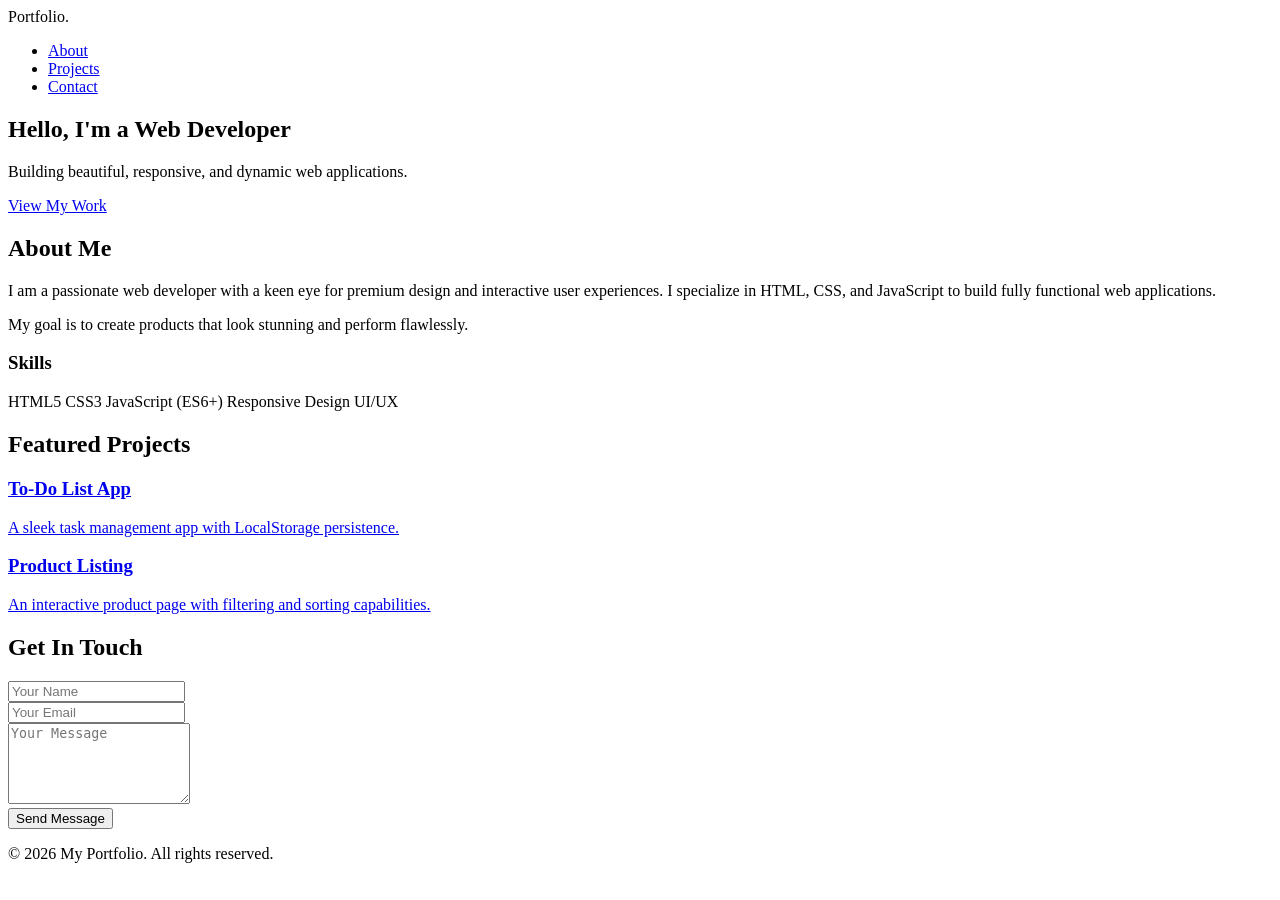
==== index.html @ 90e097a8 "Add files via upload" ====
<!DOCTYPE html>
<html lang="en">
<head>
    <meta charset="UTF-8">
    <meta name="viewport" content="width=device-width, initial-scale=1.0">
    <title>My Portfolio</title>
    <link rel="stylesheet" href="css/portfolio.css">
    <link href="https://fonts.googleapis.com/css2?family=Inter:wght@300;400;600;800&display=swap" rel="stylesheet">
</head>
<body>
    <header class="navbar">
        <div class="logo">Portfolio.</div>
        <nav>
            <ul class="nav-links">
                <li><a href="#about">About</a></li>
                <li><a href="#projects">Projects</a></li>
                <li><a href="#contact">Contact</a></li>
            </ul>
        </nav>
        <div class="hamburger">
            <span></span>
            <span></span>
            <span></span>
        </div>
    </header>

    <main>
        <section id="hero" class="hero-section">
            <div class="hero-content">
                <h1>Hello, I'm a <span class="highlight">Web Developer</span></h1>
                <p>Building beautiful, responsive, and dynamic web applications.</p>
                <a href="#projects" class="btn primary-btn">View My Work</a>
            </div>
            <div class="hero-graphics">
                <div class="circle circle-1"></div>
                <div class="circle circle-2"></div>
            </div>
        </section>

        <section id="about" class="about-section">
            <h2>About Me</h2>
            <div class="about-container">
                <div class="about-text">
                    <p>I am a passionate web developer with a keen eye for premium design and interactive user experiences. I specialize in HTML, CSS, and JavaScript to build fully functional web applications.</p>
                    <p>My goal is to create products that look stunning and perform flawlessly.</p>
                </div>
                <div class="skills">
                    <h3>Skills</h3>
                    <div class="skill-tags">
                        <span>HTML5</span>
                        <span>CSS3</span>
                        <span>JavaScript (ES6+)</span>
                        <span>Responsive Design</span>
                        <span>UI/UX</span>
                    </div>
                </div>
            </div>
        </section>

        <section id="projects" class="projects-section">
            <h2>Featured Projects</h2>
            <div class="projects-grid">
                <a href="todo.html" class="project-card">
                    <div class="project-info">
                        <h3>To-Do List App</h3>
                        <p>A sleek task management app with LocalStorage persistence.</p>
                    </div>
                </a>
                <a href="products.html" class="project-card">
                    <div class="project-info">
                        <h3>Product Listing</h3>
                        <p>An interactive product page with filtering and sorting capabilities.</p>
                    </div>
                </a>
            </div>
        </section>

        <section id="contact" class="contact-section">
            <h2>Get In Touch</h2>
            <form id="contact-form" class="contact-form">
                <div class="input-group">
                    <input type="text" id="name" required placeholder="Your Name">
                </div>
                <div class="input-group">
                    <input type="email" id="email" required placeholder="Your Email">
                </div>
                <div class="input-group">
                    <textarea id="message" rows="5" required placeholder="Your Message"></textarea>
                </div>
                <button type="submit" class="btn submit-btn">Send Message</button>
            </form>
        </section>
    </main>

    <footer>
        <p>&copy; 2026 My Portfolio. All rights reserved.</p>
    </footer>

    <script src="js/portfolio.js"></script>
</body>
</html>
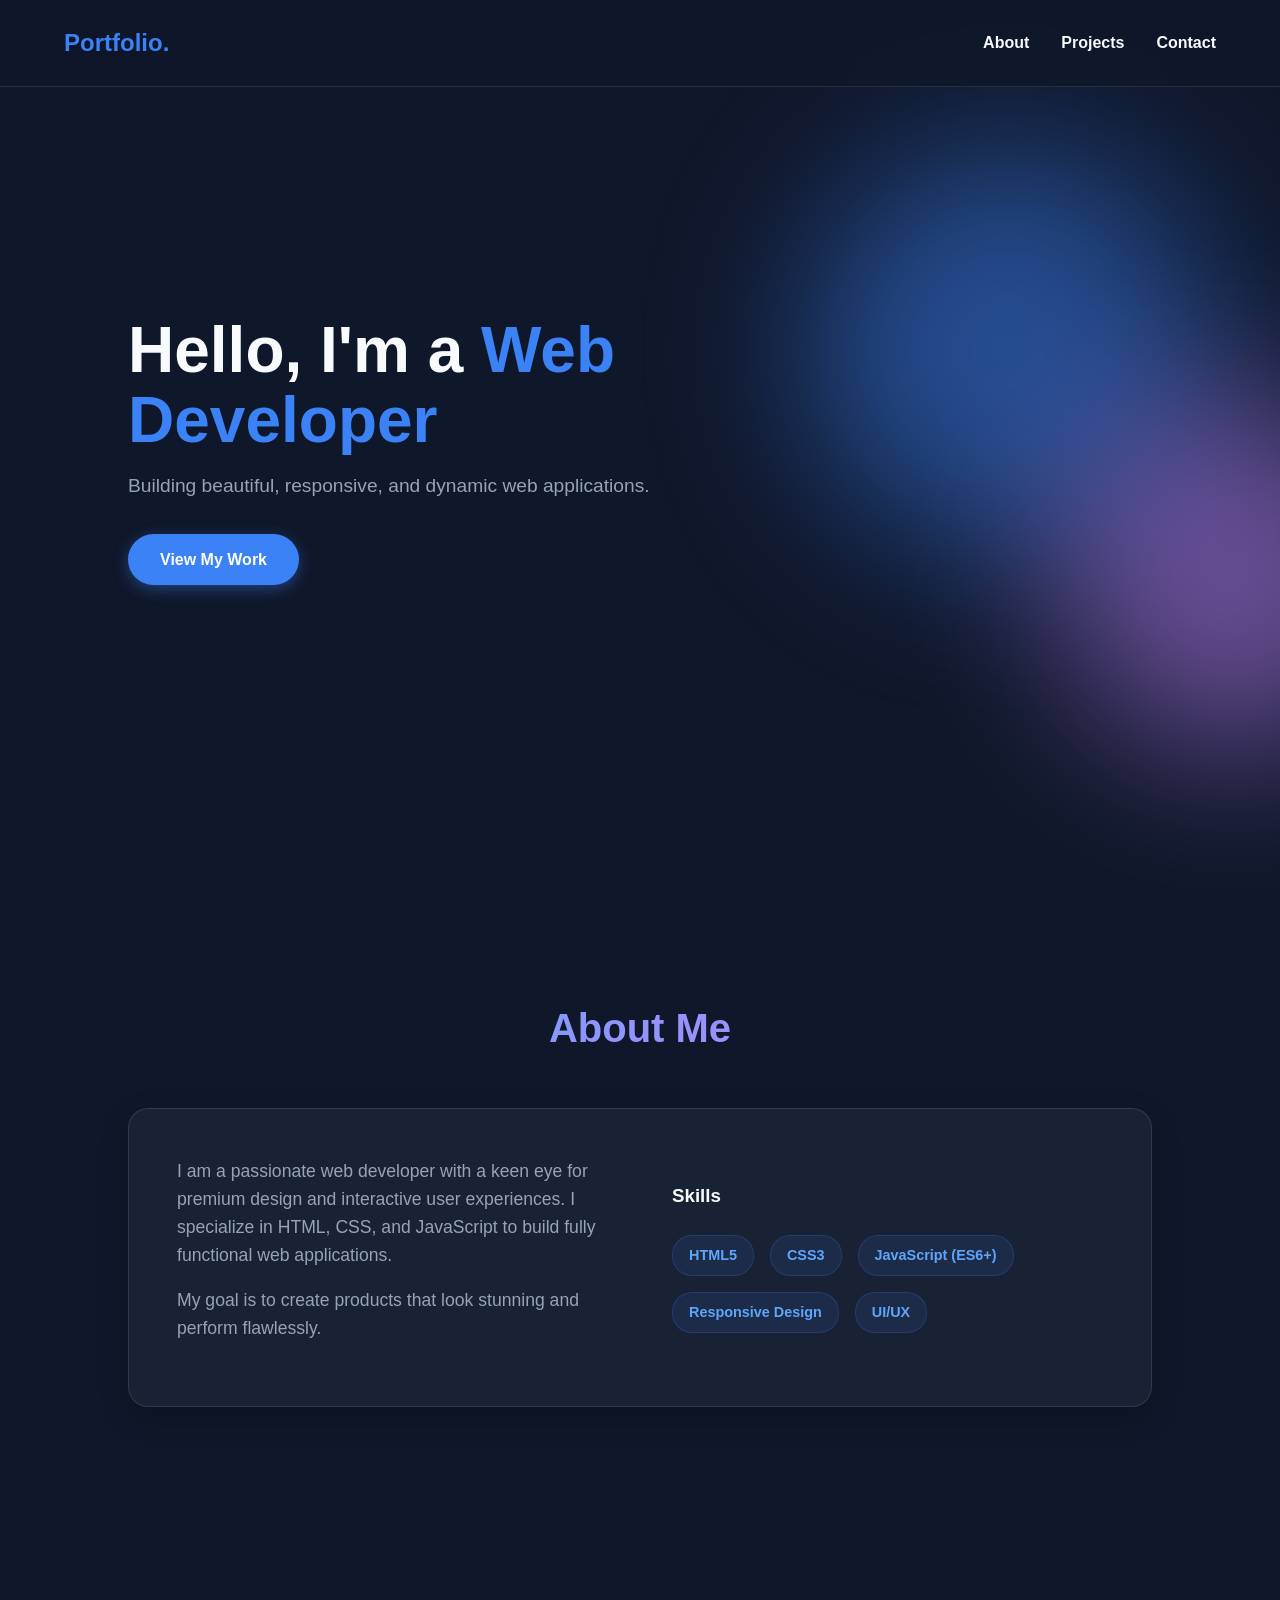
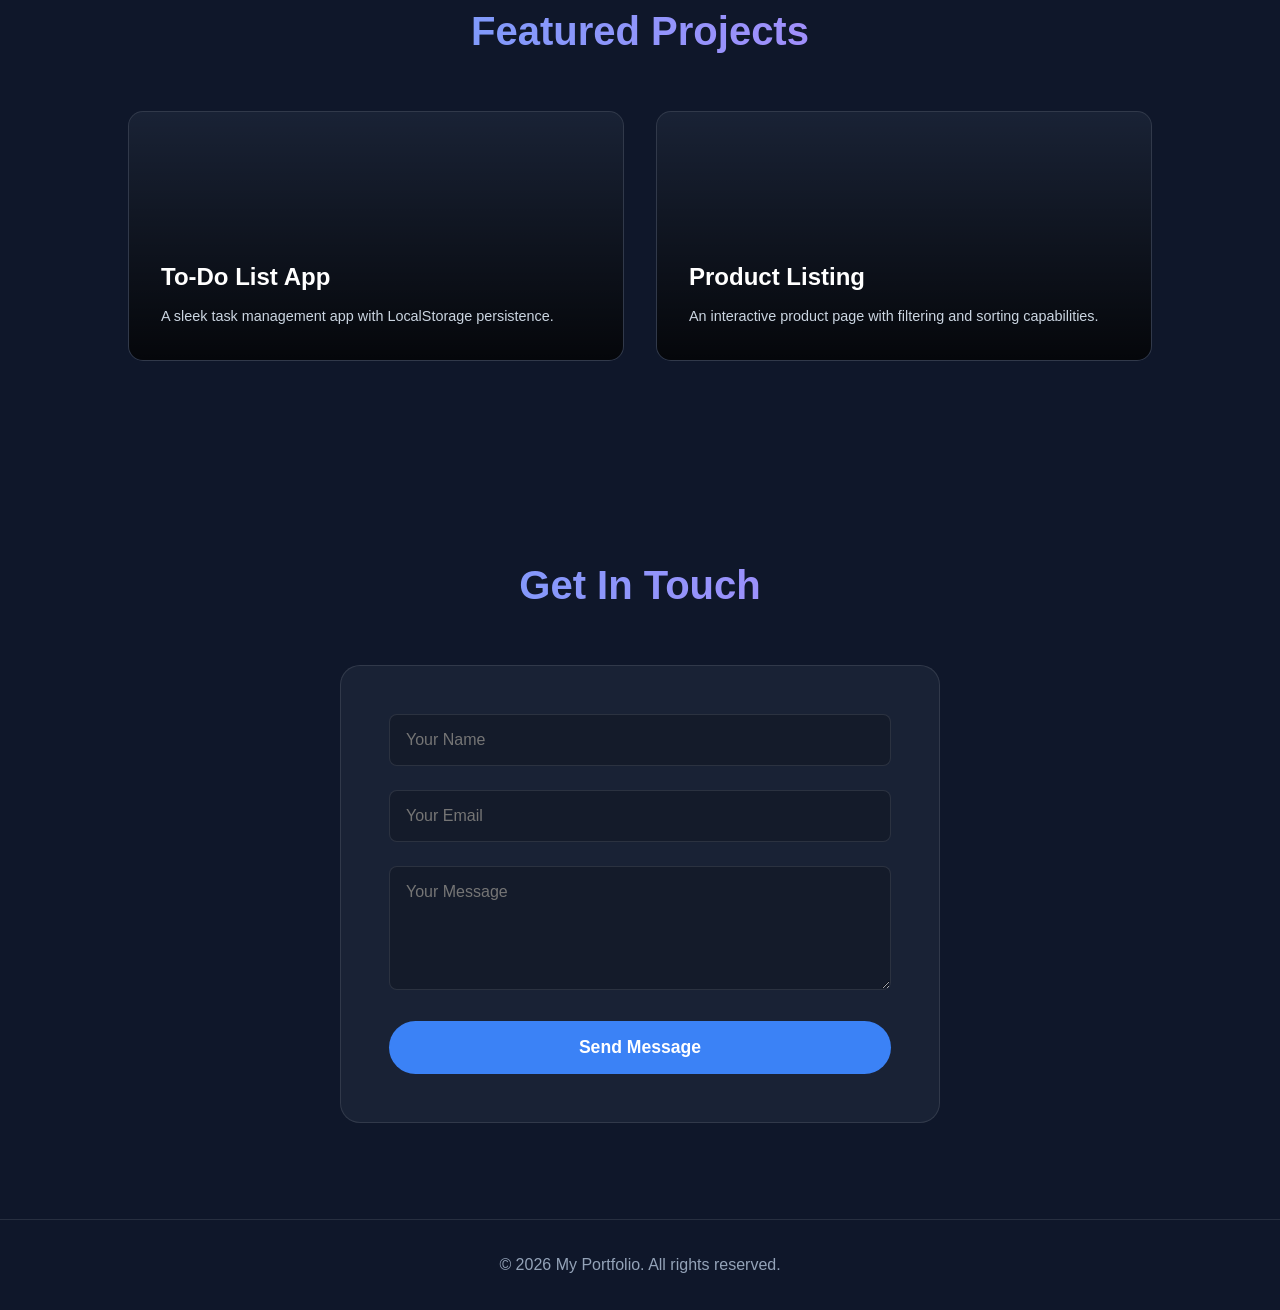
==== commit 36e00541: "Add files via upload" ====
--- a/index.html
+++ b/index.html
@@ -4,7 +4,7 @@
     <meta charset="UTF-8">
     <meta name="viewport" content="width=device-width, initial-scale=1.0">
     <title>My Portfolio</title>
-    <link rel="stylesheet" href="css/portfolio.css">
+    <link rel="stylesheet" href="portfolio.css">
     <link href="https://fonts.googleapis.com/css2?family=Inter:wght@300;400;600;800&display=swap" rel="stylesheet">
 </head>
 <body>
@@ -96,6 +96,6 @@
         <p>&copy; 2026 My Portfolio. All rights reserved.</p>
     </footer>
 
-    <script src="js/portfolio.js"></script>
+    <script src="portfolio.js"></script>
 </body>
 </html>
--- a/portfolio.css
+++ b/portfolio.css
@@ -0,0 +1,411 @@
+:root {
+    --bg-color: #0f172a;
+    --text-primary: #f8fafc;
+    --text-secondary: #94a3b8;
+    --accent-color: #3b82f6;
+    --accent-hover: #2563eb;
+    --card-bg: rgba(30, 41, 59, 0.7);
+    --border-color: rgba(255, 255, 255, 0.1);
+}
+
+* {
+    margin: 0;
+    padding: 0;
+    box-sizing: border-box;
+}
+
+body {
+    font-family: 'Inter', sans-serif;
+    background-color: var(--bg-color);
+    color: var(--text-primary);
+    line-height: 1.6;
+    overflow-x: hidden;
+}
+
+html {
+    scroll-behavior: smooth;
+}
+
+/* Typography */
+h1, h2, h3 {
+    font-weight: 800;
+}
+
+h2 {
+    font-size: 2.5rem;
+    text-align: center;
+    margin-bottom: 3rem;
+    background: linear-gradient(to right, #60a5fa, #c084fc);
+    -webkit-background-clip: text;
+    -webkit-text-fill-color: transparent;
+}
+
+a {
+    text-decoration: none;
+    color: inherit;
+}
+
+/* Navbar */
+.navbar {
+    position: fixed;
+    top: 0;
+    width: 100%;
+    display: flex;
+    justify-content: space-between;
+    align-items: center;
+    padding: 1.5rem 5%;
+    background: rgba(15, 23, 42, 0.8);
+    backdrop-filter: blur(10px);
+    z-index: 1000;
+    border-bottom: 1px solid var(--border-color);
+}
+
+.logo {
+    font-size: 1.5rem;
+    font-weight: 800;
+    color: var(--accent-color);
+}
+
+.nav-links {
+    list-style: none;
+    display: flex;
+    gap: 2rem;
+}
+
+.nav-links a {
+    font-weight: 600;
+    transition: color 0.3s;
+}
+
+.nav-links a:hover {
+    color: var(--accent-color);
+}
+
+.hamburger {
+    display: none;
+    cursor: pointer;
+    flex-direction: column;
+    gap: 5px;
+}
+
+.hamburger span {
+    width: 25px;
+    height: 3px;
+    background: var(--text-primary);
+    transition: 0.3s;
+}
+
+/* Hero Section */
+.hero-section {
+    height: 100vh;
+    display: flex;
+    align-items: center;
+    justify-content: space-between;
+    padding: 0 10%;
+    position: relative;
+    overflow: hidden;
+}
+
+.hero-content {
+    max-width: 600px;
+    z-index: 10;
+}
+
+.hero-content h1 {
+    font-size: 4rem;
+    line-height: 1.1;
+    margin-bottom: 1rem;
+}
+
+.highlight {
+    color: var(--accent-color);
+}
+
+.hero-content p {
+    font-size: 1.2rem;
+    color: var(--text-secondary);
+    margin-bottom: 2rem;
+}
+
+.btn {
+    display: inline-block;
+    padding: 0.8rem 2rem;
+    border-radius: 30px;
+    font-weight: 600;
+    transition: all 0.3s ease;
+    border: none;
+    cursor: pointer;
+}
+
+.primary-btn {
+    background: var(--accent-color);
+    color: #fff;
+    box-shadow: 0 4px 15px rgba(59, 130, 246, 0.4);
+}
+
+.primary-btn:hover {
+    background: var(--accent-hover);
+    transform: translateY(-2px);
+    box-shadow: 0 6px 20px rgba(59, 130, 246, 0.6);
+}
+
+/* Hero Graphics Background */
+.hero-graphics {
+    position: absolute;
+    right: -10%;
+    top: 50%;
+    transform: translateY(-50%);
+    width: 600px;
+    height: 600px;
+    z-index: 0;
+}
+
+.circle {
+    position: absolute;
+    border-radius: 50%;
+    filter: blur(80px);
+    opacity: 0.5;
+}
+
+.circle-1 {
+    width: 400px;
+    height: 400px;
+    background: #3b82f6;
+    top: 0;
+    left: 0;
+    animation: float 6s ease-in-out infinite;
+}
+
+.circle-2 {
+    width: 350px;
+    height: 350px;
+    background: #c084fc;
+    bottom: 0;
+    right: 0;
+    animation: float 8s ease-in-out infinite reverse;
+}
+
+@keyframes float {
+    0%, 100% { transform: translateY(0) scale(1); }
+    50% { transform: translateY(-30px) scale(1.05); }
+}
+
+/* Sections Common */
+section {
+    padding: 6rem 10%;
+}
+
+/* About Section */
+.about-container {
+    display: flex;
+    gap: 4rem;
+    align-items: center;
+    background: var(--card-bg);
+    padding: 3rem;
+    border-radius: 20px;
+    border: 1px solid var(--border-color);
+    box-shadow: 0 10px 30px rgba(0,0,0,0.2);
+    backdrop-filter: blur(10px);
+}
+
+.about-text {
+    flex: 1;
+    color: var(--text-secondary);
+    font-size: 1.1rem;
+}
+
+.about-text p {
+    margin-bottom: 1rem;
+}
+
+.skills {
+    flex: 1;
+}
+
+.skills h3 {
+    margin-bottom: 1.5rem;
+    color: var(--text-primary);
+}
+
+.skill-tags {
+    display: flex;
+    flex-wrap: wrap;
+    gap: 1rem;
+}
+
+.skill-tags span {
+    background: rgba(59, 130, 246, 0.1);
+    color: #60a5fa;
+    padding: 0.5rem 1rem;
+    border-radius: 20px;
+    font-weight: 600;
+    font-size: 0.9rem;
+    border: 1px solid rgba(59, 130, 246, 0.2);
+    transition: transform 0.2s;
+}
+
+.skill-tags span:hover {
+    transform: translateY(-2px);
+    background: rgba(59, 130, 246, 0.2);
+}
+
+/* Projects Section */
+.projects-grid {
+    display: grid;
+    grid-template-columns: repeat(auto-fit, minmax(300px, 1fr));
+    gap: 2rem;
+}
+
+.project-card {
+    background: var(--card-bg);
+    border: 1px solid var(--border-color);
+    border-radius: 15px;
+    overflow: hidden;
+    transition: transform 0.3s, box-shadow 0.3s;
+    display: block;
+    min-height: 250px;
+    display: flex;
+    align-items: flex-end;
+    padding: 2rem;
+    position: relative;
+}
+
+.project-card::before {
+    content: '';
+    position: absolute;
+    top: 0;
+    left: 0;
+    width: 100%;
+    height: 100%;
+    background: linear-gradient(to bottom, transparent, rgba(0,0,0,0.8));
+    z-index: 1;
+}
+
+.project-card:nth-child(1) {
+    background-image: url('https://images.unsplash.com/photo-1484480974693-6ca0a78fb36b?auto=format&fit=crop&q=80&w=800');
+    background-size: cover;
+    background-position: center;
+}
+
+.project-card:nth-child(2) {
+    background-image: url('https://images.unsplash.com/photo-1556742049-0cfed4f6a45d?auto=format&fit=crop&q=80&w=800');
+    background-size: cover;
+    background-position: center;
+}
+
+.project-card:hover {
+    transform: translateY(-10px);
+    box-shadow: 0 15px 30px rgba(0,0,0,0.3);
+    border-color: var(--accent-color);
+}
+
+.project-info {
+    position: relative;
+    z-index: 2;
+}
+
+.project-info h3 {
+    font-size: 1.5rem;
+    margin-bottom: 0.5rem;
+    color: #fff;
+}
+
+.project-info p {
+    color: #cbd5e1;
+    font-size: 0.9rem;
+}
+
+/* Contact Section */
+.contact-form {
+    max-width: 600px;
+    margin: 0 auto;
+    background: var(--card-bg);
+    padding: 3rem;
+    border-radius: 20px;
+    border: 1px solid var(--border-color);
+}
+
+.input-group {
+    margin-bottom: 1.5rem;
+}
+
+input, textarea {
+    width: 100%;
+    padding: 1rem;
+    background: rgba(0,0,0,0.2);
+    border: 1px solid var(--border-color);
+    border-radius: 8px;
+    color: var(--text-primary);
+    font-family: inherit;
+    font-size: 1rem;
+    transition: border-color 0.3s;
+}
+
+input:focus, textarea:focus {
+    outline: none;
+    border-color: var(--accent-color);
+    background: rgba(0,0,0,0.4);
+}
+
+.submit-btn {
+    width: 100%;
+    background: var(--accent-color);
+    color: #fff;
+    padding: 1rem;
+    font-size: 1.1rem;
+}
+
+.submit-btn:hover {
+    background: var(--accent-hover);
+}
+
+footer {
+    text-align: center;
+    padding: 2rem;
+    border-top: 1px solid var(--border-color);
+    color: var(--text-secondary);
+}
+
+/* Responsive */
+@media (max-width: 768px) {
+    .hamburger {
+        display: flex;
+    }
+
+    .nav-links {
+        position: absolute;
+        top: 100%;
+        left: 0;
+        width: 100%;
+        background: rgba(15, 23, 42, 0.95);
+        flex-direction: column;
+        text-align: center;
+        padding: 2rem 0;
+        transform: translateY(-150%);
+        transition: 0.3s;
+        z-index: -1;
+    }
+
+    .nav-links.active {
+        transform: translateY(0);
+    }
+
+    .hero-section {
+        flex-direction: column;
+        justify-content: center;
+        text-align: center;
+        padding-top: 5rem;
+    }
+
+    .hero-content h1 {
+        font-size: 2.5rem;
+    }
+
+    .hero-graphics {
+        display: none;
+    }
+
+    .about-container {
+        flex-direction: column;
+    }
+}
